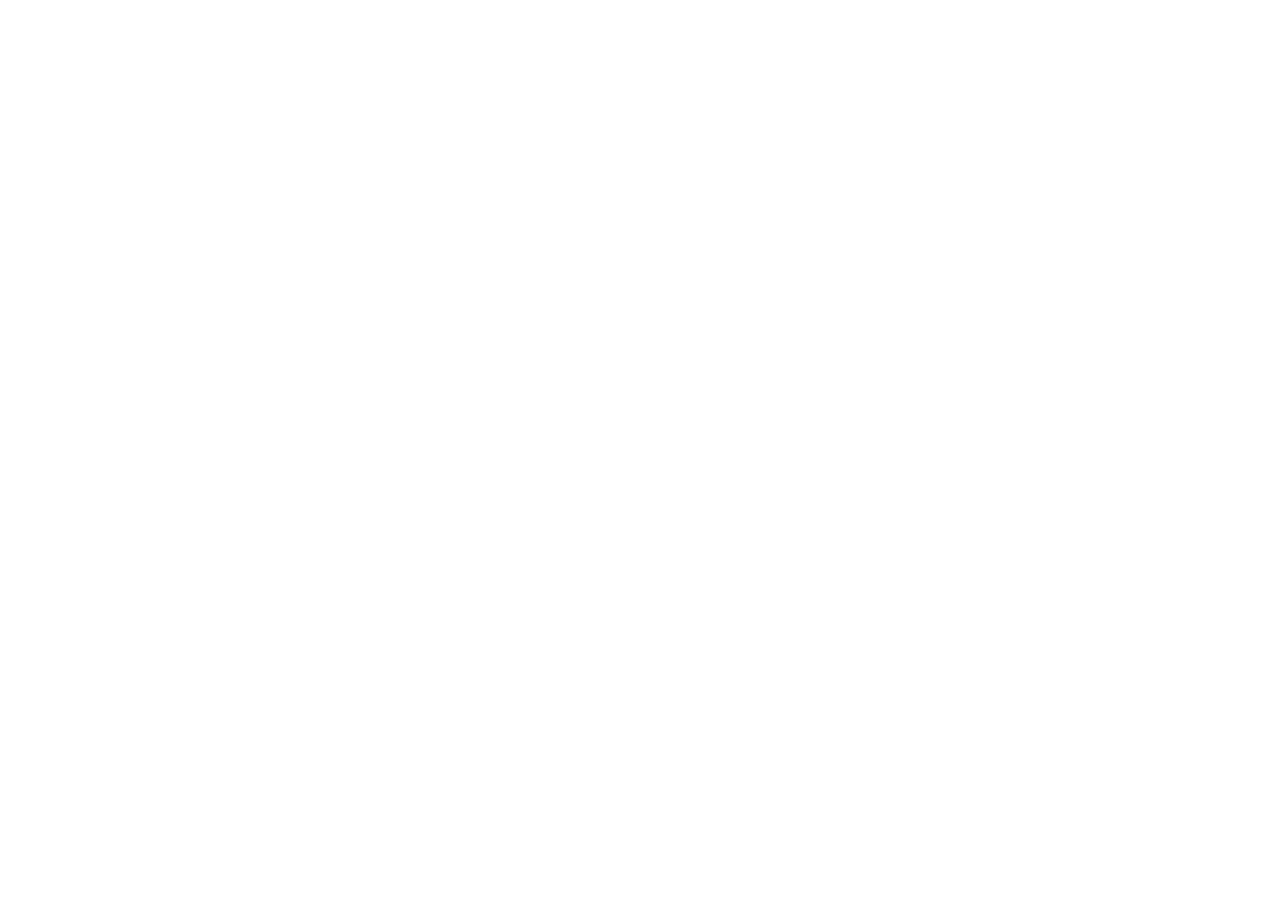
==== index.html @ 492a8fa3 "Create index.html" ====
<!DOCTYPE html>
<html lang="en">
<head>
    <meta charset="UTF-8">
    <meta name="viewport" content="width=device-width, initial-scale=1.0">
    <title>Tevin Richard - Portfolio</title>
    
    <!-- Tailwind CSS -->
    <link href="https://cdnjs.cloudflare.com/ajax/libs/tailwindcss/2.2.19/tailwind.min.css" rel="stylesheet">
    
    <!-- Custom styles -->
    <link href="styles.css" rel="stylesheet">
    
    <!-- React and dependencies -->
    <script crossorigin src="https://cdnjs.cloudflare.com/ajax/libs/react/18.2.0/umd/react.production.min.js"></script>
    <script crossorigin src="https://cdnjs.cloudflare.com/ajax/libs/react-dom/18.2.0/umd/react-dom.production.min.js"></script>
    <script crossorigin src="https://cdnjs.cloudflare.com/ajax/libs/babel-standalone/7.23.5/babel.min.js"></script>
    
    <!-- Lucide Icons -->
    <script src="https://cdnjs.cloudflare.com/ajax/libs/lucide/0.263.1/umd/lucide.min.js"></script>
</head>
<body>
    <div id="root"></div>
    <script type="text/babel" src="app.js"></script>
</body>
</html>
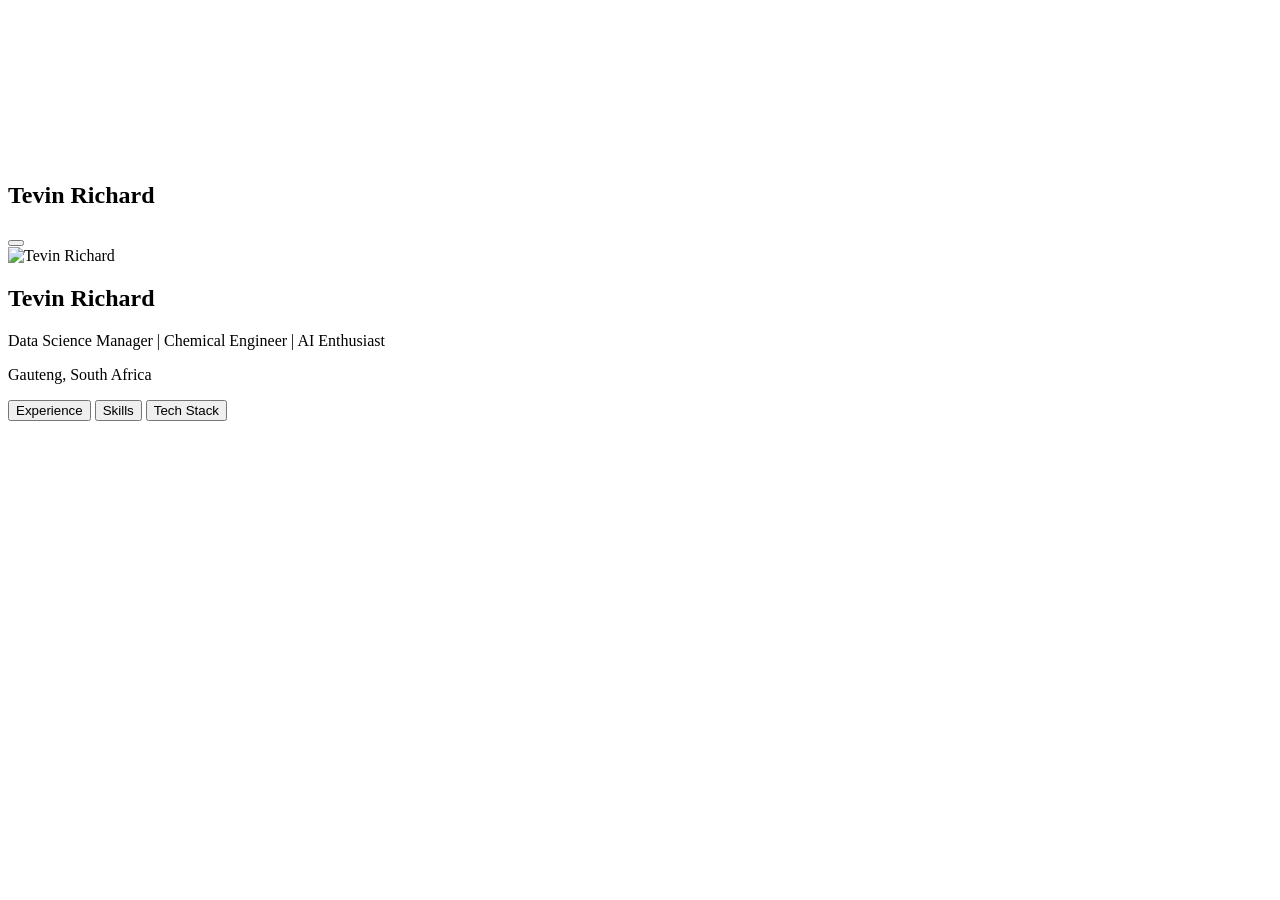
==== commit 098546e1: "Update index.html" ====
--- a/index.html
+++ b/index.html
@@ -3,24 +3,51 @@
 <head>
     <meta charset="UTF-8">
     <meta name="viewport" content="width=device-width, initial-scale=1.0">
-    <title>Tevin Richard - Portfolio</title>
-    
-    <!-- Tailwind CSS -->
-    <link href="https://cdnjs.cloudflare.com/ajax/libs/tailwindcss/2.2.19/tailwind.min.css" rel="stylesheet">
-    
-    <!-- Custom styles -->
-    <link href="styles.css" rel="stylesheet">
-    
-    <!-- React and dependencies -->
-    <script crossorigin src="https://cdnjs.cloudflare.com/ajax/libs/react/18.2.0/umd/react.production.min.js"></script>
-    <script crossorigin src="https://cdnjs.cloudflare.com/ajax/libs/react-dom/18.2.0/umd/react-dom.production.min.js"></script>
-    <script crossorigin src="https://cdnjs.cloudflare.com/ajax/libs/babel-standalone/7.23.5/babel.min.js"></script>
-    
-    <!-- Lucide Icons -->
-    <script src="https://cdnjs.cloudflare.com/ajax/libs/lucide/0.263.1/umd/lucide.min.js"></script>
+    <title>Tevin Richard - Resume</title>
+    <link rel="stylesheet" href="style.css">
+    <link href="https://cdn.jsdelivr.net/npm/lucide-react@latest/dist/style.css" rel="stylesheet" />
+    <script src="https://unpkg.com/lucide@latest/dist/umd/lucide.umd.js"></script>
 </head>
-<body>
-    <div id="root"></div>
-    <script type="text/babel" src="app.js"></script>
+<body class="dark-mode">
+    <canvas id="network-canvas"></canvas>
+    <nav>
+        <h1>Tevin Richard</h1>
+        <div>
+            <button id="dark-mode-toggle">
+                <i data-lucide="sun"></i>
+            </button>
+            <a href="mailto:tevinric@gmail.com"><i data-lucide="mail"></i></a>
+            <a href="#"><i data-lucide="github"></i></a>
+            <a href="#"><i data-lucide="linkedin"></i></a>
+        </div>
+    </nav>
+    <main>
+        <section>
+            <div class="card">
+                <div class="card-content">
+                    <div class="profile-info">
+                        <img src="assets/placeholder.png" alt="Tevin Richard">
+                        <div>
+                            <h2>Tevin Richard</h2>
+                            <p>Data Science Manager | Chemical Engineer | AI Enthusiast</p>
+                            <p><i data-lucide="map-pin"></i> Gauteng, South Africa</p>
+                        </div>
+                    </div>
+                </div>
+            </div>
+        </section>
+        <div class="tabs">
+            <div class="tabs-list">
+                <button class="tab-trigger active" data-tab="experience">Experience</button>
+                <button class="tab-trigger" data-tab="skills">Skills</button>
+                <button class="tab-trigger" data-tab="tech">Tech Stack</button>
+            </div>
+            <div class="tab-content active" id="experience">
+                </div>
+            <div class="tab-content" id="skills"></div>
+            <div class="tab-content" id="tech"></div>
+        </div>
+    </main>
+    <script src="script.js"></script>
 </body>
 </html>
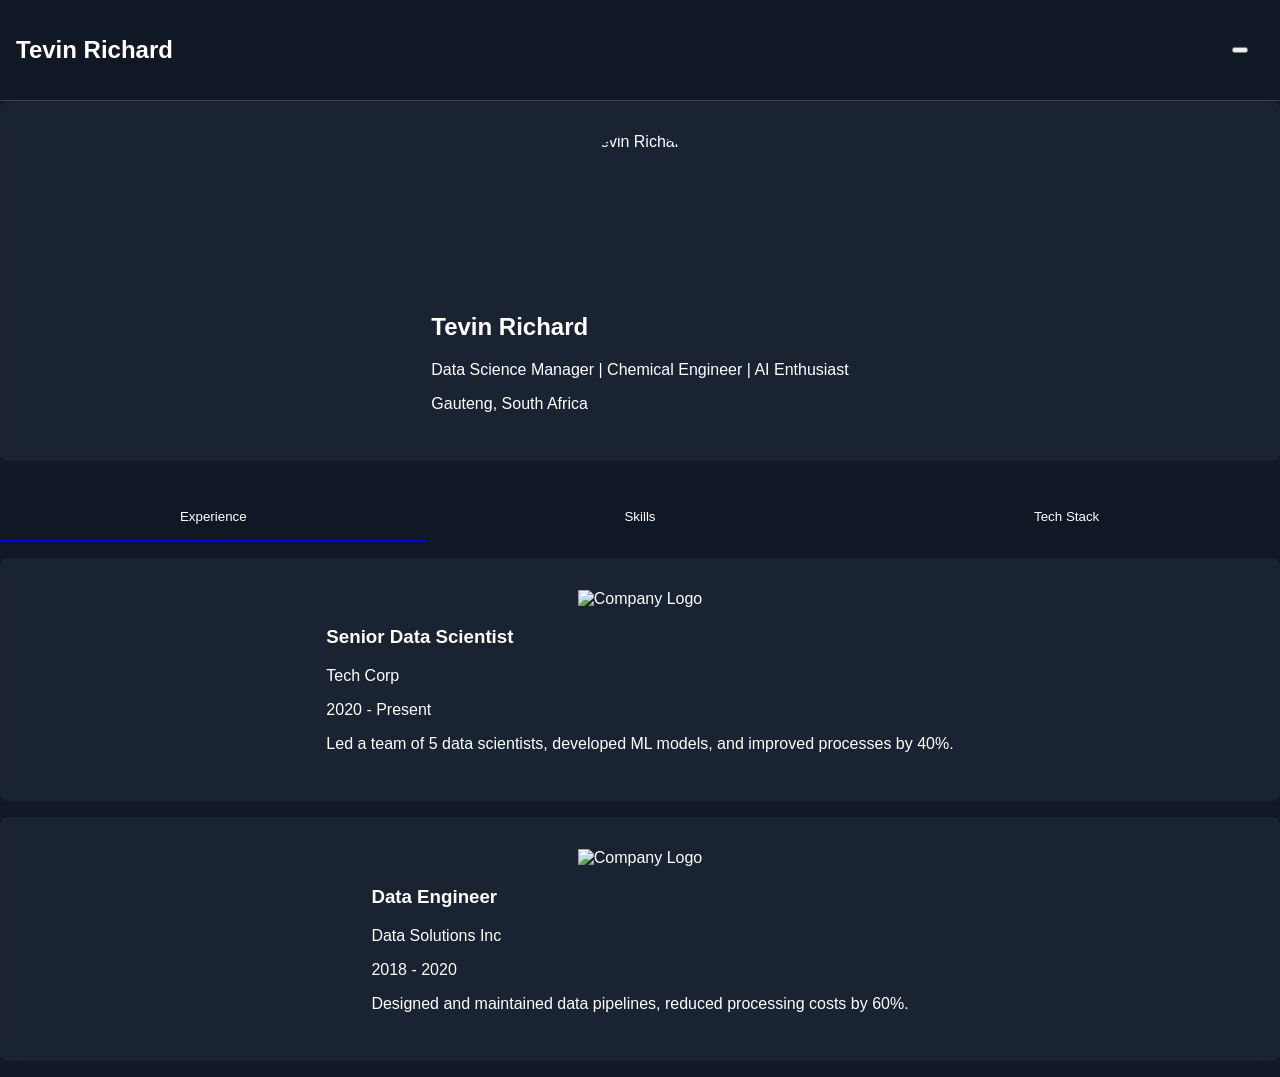
==== commit 17766473: "Update index.html" ====
--- a/index.html
+++ b/index.html
@@ -1,5 +1,6 @@
 <!DOCTYPE html>
 <html lang="en">
+
 <head>
     <meta charset="UTF-8">
     <meta name="viewport" content="width=device-width, initial-scale=1.0">
@@ -8,6 +9,7 @@
     <link href="https://cdn.jsdelivr.net/npm/lucide-react@latest/dist/style.css" rel="stylesheet" />
     <script src="https://unpkg.com/lucide@latest/dist/umd/lucide.umd.js"></script>
 </head>
+
 <body class="dark-mode">
     <canvas id="network-canvas"></canvas>
     <nav>
@@ -22,32 +24,96 @@
         </div>
     </nav>
     <main>
-        <section>
+        <section class="intro">
             <div class="card">
-                <div class="card-content">
-                    <div class="profile-info">
-                        <img src="assets/placeholder.png" alt="Tevin Richard">
-                        <div>
-                            <h2>Tevin Richard</h2>
-                            <p>Data Science Manager | Chemical Engineer | AI Enthusiast</p>
-                            <p><i data-lucide="map-pin"></i> Gauteng, South Africa</p>
-                        </div>
+                <div class="card-content profile-info">
+                    <img src="assets/placeholder.png" alt="Tevin Richard">
+                    <div>
+                        <h2>Tevin Richard</h2>
+                        <p>Data Science Manager | Chemical Engineer | AI Enthusiast</p>
+                        <p><i data-lucide="map-pin"></i> Gauteng, South Africa</p>
                     </div>
                 </div>
             </div>
         </section>
+
         <div class="tabs">
             <div class="tabs-list">
                 <button class="tab-trigger active" data-tab="experience">Experience</button>
                 <button class="tab-trigger" data-tab="skills">Skills</button>
                 <button class="tab-trigger" data-tab="tech">Tech Stack</button>
             </div>
+
             <div class="tab-content active" id="experience">
+                <div class="card">
+                    <div class="card-content experience-item">
+                        <img src="assets/placeholder.png" alt="Company Logo" class="company-logo">
+                        <div>
+                            <h3>Senior Data Scientist</h3>
+                            <p class="company-name">Tech Corp</p>
+                            <p class="date">2020 - Present</p>
+                            <p>Led a team of 5 data scientists, developed ML models, and improved processes by 40%.</p>
+                        </div>
+                    </div>
                 </div>
-            <div class="tab-content" id="skills"></div>
-            <div class="tab-content" id="tech"></div>
+                <div class="card">
+                    <div class="card-content experience-item">
+                        <img src="assets/placeholder.png" alt="Company Logo" class="company-logo">
+                        <div>
+                            <h3>Data Engineer</h3>
+                            <p class="company-name">Data Solutions Inc</p>
+                            <p class="date">2018 - 2020</p>
+                            <p>Designed and maintained data pipelines, reduced processing costs by 60%.</p>
+                        </div>
+                    </div>
+                </div>
+            </div>
+
+            <div class="tab-content" id="skills">
+                <div class="skills-grid">
+                    <div class="skill-card">
+                        <i data-lucide="brain-circuit"></i>
+                        <h4>Machine Learning</h4>
+                        <div class="proficiency">
+                            <div class="proficiency-bar" style="width: 100%;"></div>
+                        </div>
+                        <p class="skill-description">Advanced model development and deployment.</p>
+                    </div>
+                    <div class="skill-card">
+                        <i data-lucide="code-2"></i>
+                        <h4>Python</h4>
+                        <div class="proficiency">
+                            <div class="proficiency-bar" style="width: 100%;"></div>
+                        </div>
+                        <p class="skill-description">Expert level, 8+ years experience.</p>
+                    </div>
+                    <div class="skill-card">
+                        <i data-lucide="database"></i>
+                        <h4>SQL</h4>
+                        <div class="proficiency">
+                            <div class="proficiency-bar" style="width: 100%;"></div>
+                        </div>
+                        <p class="skill-description">Complex queries and database design.</p>
+                    </div>
+                </div>
+            </div>
+
+            <div class="tab-content" id="tech">
+                <div class="tech-grid">
+                    <div class="tech-card">
+                        <img src="assets/placeholder.png" alt="Python Logo" class="tech-logo">
+                        <span>Python</span>
+                    </div>
+                    <div class="tech-card">
+                        <img src="assets/placeholder.png" alt="TensorFlow Logo" class="tech-logo">
+                        <span>TensorFlow</span>
+                    </div>
+                </div>
+            </div>
+
         </div>
     </main>
     <script src="script.js"></script>
 </body>
+
 </html>
--- a/style.css
+++ b/style.css
@@ -0,0 +1,114 @@
+/* Basic styling to mimic the React version */
+body {
+    font-family: sans-serif;
+    margin: 0;
+    background-color: #111827; /* Dark mode default */
+    color: white;
+    transition: background-color 0.3s, color 0.3s;
+}
+
+body.light-mode {
+    background-color: #f4f4f4;
+    color: #111827;
+}
+
+nav {
+    display: flex;
+    justify-content: space-between;
+    align-items: center;
+    padding: 1rem;
+    border-bottom: 1px solid #374151;
+    background-color: rgba(17, 24, 39, 0.5);
+    backdrop-filter: blur(8px);
+    position: sticky;
+    top: 0;
+    width: 100%;
+    z-index: 50;
+}
+
+nav h1 {
+    font-size: 1.5rem;
+    font-weight: bold;
+}
+
+nav div {
+    display: flex;
+    gap: 1rem;
+}
+
+.card {
+    background-color: rgba(31, 41, 55, 0.7);
+    backdrop-filter: blur(8px);
+    padding: 2rem;
+    border-radius: 8px;
+    margin-bottom: 1rem;
+    transition: all 0.3s ease;
+}
+
+.card:hover {
+    transform: translateY(-5px);
+    box-shadow: 0 20px 40px rgba(0,0,0,0.2);
+    z-index: 1;
+}
+
+.card-content {
+    display: flex;
+    flex-direction: column;
+    align-items: center;
+}
+
+.profile-info {
+    display: flex;
+    gap: 2rem;
+    align-items: center;
+}
+
+.profile-info img {
+    width: 8rem;
+    height: 8rem;
+    border-radius: 50%;
+    object-fit: cover;
+}
+
+.tabs {
+    margin-top: 2rem;
+}
+
+.tabs-list {
+    display: grid;
+    grid-template-columns: repeat(3, 1fr);
+    background-color: rgba(17, 24, 39, 0.5);
+    backdrop-filter: blur(8px);
+}
+
+.tab-trigger {
+    padding: 1rem;
+    border: none;
+    background: transparent;
+    color: white;
+    cursor: pointer;
+    border-bottom: 2px solid transparent;
+}
+
+.tab-trigger.active {
+    border-bottom-color: blue;
+}
+
+.tab-content {
+    display: none;
+    margin-top: 1rem;
+}
+
+.tab-content.active {
+    display: block;
+}
+#network-canvas {
+    position: fixed;
+    top: 0;
+    left: 0;
+    width: 100%;
+    height: 100%;
+    z-index: 0;
+    pointer-events: none;
+}
+/* Add more styles as needed */
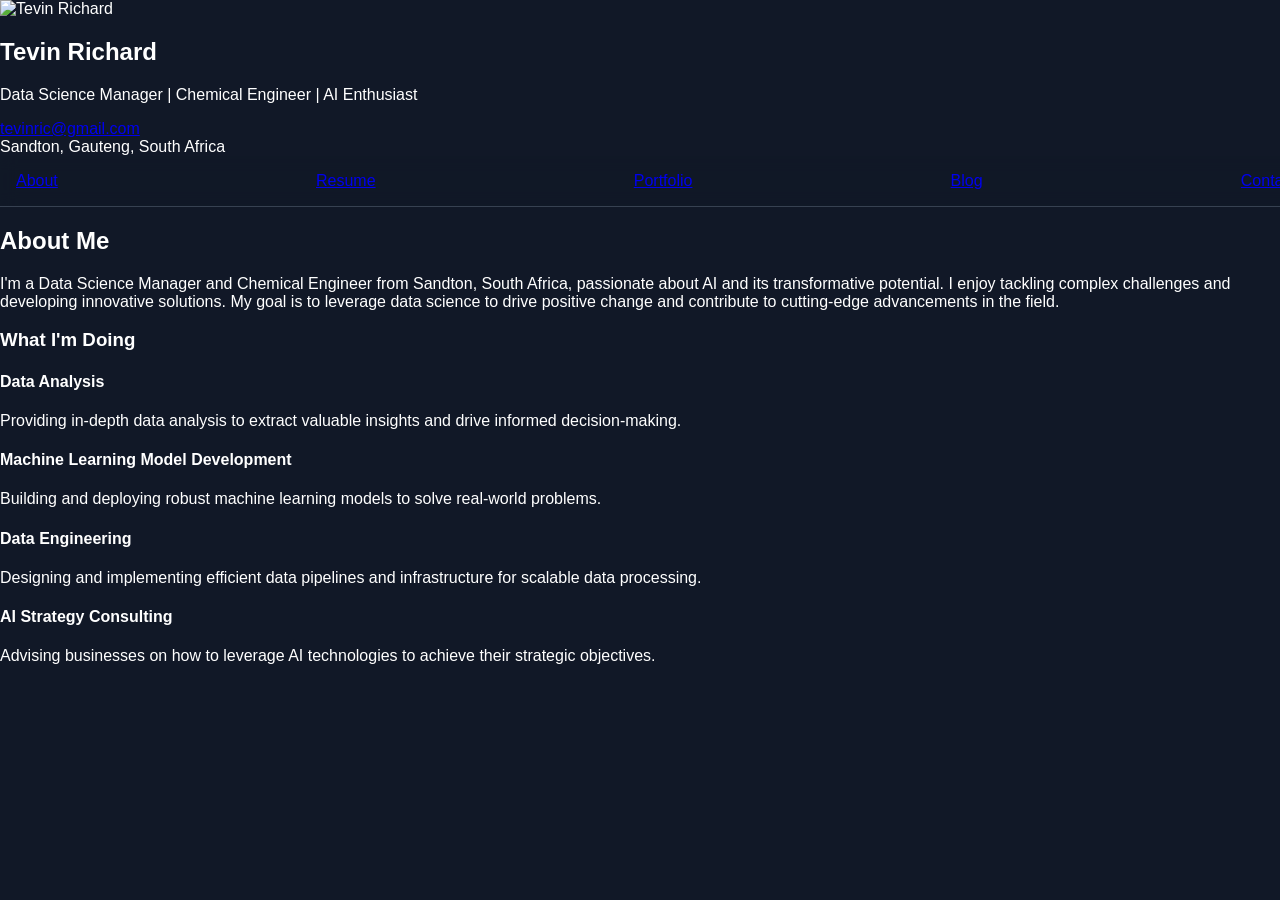
==== commit ac369fc5: "Update index.html" ====
--- a/index.html
+++ b/index.html
@@ -12,106 +12,63 @@
 
 <body class="dark-mode">
     <canvas id="network-canvas"></canvas>
-    <nav>
-        <h1>Tevin Richard</h1>
-        <div>
-            <button id="dark-mode-toggle">
-                <i data-lucide="sun"></i>
-            </button>
-            <a href="mailto:tevinric@gmail.com"><i data-lucide="mail"></i></a>
-            <a href="#"><i data-lucide="github"></i></a>
-            <a href="#"><i data-lucide="linkedin"></i></a>
-        </div>
-    </nav>
-    <main>
-        <section class="intro">
-            <div class="card">
-                <div class="card-content profile-info">
-                    <img src="assets/placeholder.png" alt="Tevin Richard">
-                    <div>
-                        <h2>Tevin Richard</h2>
-                        <p>Data Science Manager | Chemical Engineer | AI Enthusiast</p>
-                        <p><i data-lucide="map-pin"></i> Gauteng, South Africa</p>
+    <main class="content-wrapper">
+        <aside class="sidebar">
+            <div class="profile-card">
+                <img src="assets/profile.jpg" alt="Tevin Richard">
+                <h2>Tevin Richard</h2>
+                <p>Data Science Manager | Chemical Engineer | AI Enthusiast</p>
+                <div class="contact-info">
+                    <div class="contact-item">
+                        <i data-lucide="mail"></i>
+                        <a href="mailto:tevinric@gmail.com">tevinric@gmail.com</a>
+                    </div>
+                    <div class="contact-item">
+                        <i data-lucide="map-pin"></i>
+                        <span>Sandton, Gauteng, South Africa</span>
+                    </div>
+                </div>
+            </div>
+        </aside>
+        <section class="main-content">
+            <nav class="main-nav">
+                <a href="#" class="nav-link active">About</a>
+                <a href="#" class="nav-link">Resume</a>
+                <a href="#" class="nav-link">Portfolio</a>
+                <a href="#" class="nav-link">Blog</a>
+                <a href="#" class="nav-link">Contact</a>
+            </nav>
+
+            <div class="about-section">
+                <h2>About Me</h2>
+                <p>I'm a Data Science Manager and Chemical Engineer from Sandton, South Africa, passionate about AI and its transformative potential. I enjoy tackling complex challenges and developing innovative solutions. My goal is to leverage data science to drive positive change and contribute to cutting-edge advancements in the field.</p>
+                <div class="what-im-doing">
+                    <h3>What I'm Doing</h3>
+                    <div class="services-grid">
+                      <div class="service-card">
+                        <i data-lucide="code"></i>
+                        <h4>Data Analysis</h4>
+                        <p>Providing in-depth data analysis to extract valuable insights and drive informed decision-making.</p>
+                      </div>
+                        <div class="service-card">
+                            <i data-lucide="bar-chart-3"></i>
+                            <h4>Machine Learning Model Development</h4>
+                            <p>Building and deploying robust machine learning models to solve real-world problems.</p>
+                        </div>
+                        <div class="service-card">
+                            <i data-lucide="database"></i>
+                            <h4>Data Engineering</h4>
+                            <p>Designing and implementing efficient data pipelines and infrastructure for scalable data processing.</p>
+                        </div>
+                        <div class="service-card">
+                            <i data-lucide="trending-up"></i>
+                            <h4>AI Strategy Consulting</h4>
+                            <p>Advising businesses on how to leverage AI technologies to achieve their strategic objectives.</p>
+                        </div>
                     </div>
                 </div>
             </div>
         </section>
-
-        <div class="tabs">
-            <div class="tabs-list">
-                <button class="tab-trigger active" data-tab="experience">Experience</button>
-                <button class="tab-trigger" data-tab="skills">Skills</button>
-                <button class="tab-trigger" data-tab="tech">Tech Stack</button>
-            </div>
-
-            <div class="tab-content active" id="experience">
-                <div class="card">
-                    <div class="card-content experience-item">
-                        <img src="assets/placeholder.png" alt="Company Logo" class="company-logo">
-                        <div>
-                            <h3>Senior Data Scientist</h3>
-                            <p class="company-name">Tech Corp</p>
-                            <p class="date">2020 - Present</p>
-                            <p>Led a team of 5 data scientists, developed ML models, and improved processes by 40%.</p>
-                        </div>
-                    </div>
-                </div>
-                <div class="card">
-                    <div class="card-content experience-item">
-                        <img src="assets/placeholder.png" alt="Company Logo" class="company-logo">
-                        <div>
-                            <h3>Data Engineer</h3>
-                            <p class="company-name">Data Solutions Inc</p>
-                            <p class="date">2018 - 2020</p>
-                            <p>Designed and maintained data pipelines, reduced processing costs by 60%.</p>
-                        </div>
-                    </div>
-                </div>
-            </div>
-
-            <div class="tab-content" id="skills">
-                <div class="skills-grid">
-                    <div class="skill-card">
-                        <i data-lucide="brain-circuit"></i>
-                        <h4>Machine Learning</h4>
-                        <div class="proficiency">
-                            <div class="proficiency-bar" style="width: 100%;"></div>
-                        </div>
-                        <p class="skill-description">Advanced model development and deployment.</p>
-                    </div>
-                    <div class="skill-card">
-                        <i data-lucide="code-2"></i>
-                        <h4>Python</h4>
-                        <div class="proficiency">
-                            <div class="proficiency-bar" style="width: 100%;"></div>
-                        </div>
-                        <p class="skill-description">Expert level, 8+ years experience.</p>
-                    </div>
-                    <div class="skill-card">
-                        <i data-lucide="database"></i>
-                        <h4>SQL</h4>
-                        <div class="proficiency">
-                            <div class="proficiency-bar" style="width: 100%;"></div>
-                        </div>
-                        <p class="skill-description">Complex queries and database design.</p>
-                    </div>
-                </div>
-            </div>
-
-            <div class="tab-content" id="tech">
-                <div class="tech-grid">
-                    <div class="tech-card">
-                        <img src="assets/placeholder.png" alt="Python Logo" class="tech-logo">
-                        <span>Python</span>
-                    </div>
-                    <div class="tech-card">
-                        <img src="assets/placeholder.png" alt="TensorFlow Logo" class="tech-logo">
-                        <span>TensorFlow</span>
-                    </div>
-                </div>
-            </div>
-
-        </div>
     </main>
     <script src="script.js"></script>
 </body>
--- a/style.css
+++ b/style.css
@@ -1,8 +1,7 @@
-/* Basic styling to mimic the React version */
 body {
     font-family: sans-serif;
     margin: 0;
-    background-color: #111827; /* Dark mode default */
+    background-color: #111827;
     color: white;
     transition: background-color 0.3s, color 0.3s;
 }
@@ -47,7 +46,7 @@
 
 .card:hover {
     transform: translateY(-5px);
-    box-shadow: 0 20px 40px rgba(0,0,0,0.2);
+    box-shadow: 0 20px 40px rgba(0, 0, 0, 0.2);
     z-index: 1;
 }
 
@@ -102,6 +101,7 @@
 .tab-content.active {
     display: block;
 }
+
 #network-canvas {
     position: fixed;
     top: 0;
@@ -111,4 +111,22 @@
     z-index: 0;
     pointer-events: none;
 }
-/* Add more styles as needed */
+
+/* Enhanced Styles */
+.intro {
+    margin-bottom: 2rem;
+}
+
+.profile-info {
+    flex-direction: column;
+    text-align: center;
+}
+
+@media (min-width: 768px) {
+    .profile-info {
+        flex-direction: row;
+        text-align: left;
+    }
+}
+
+.company-logo
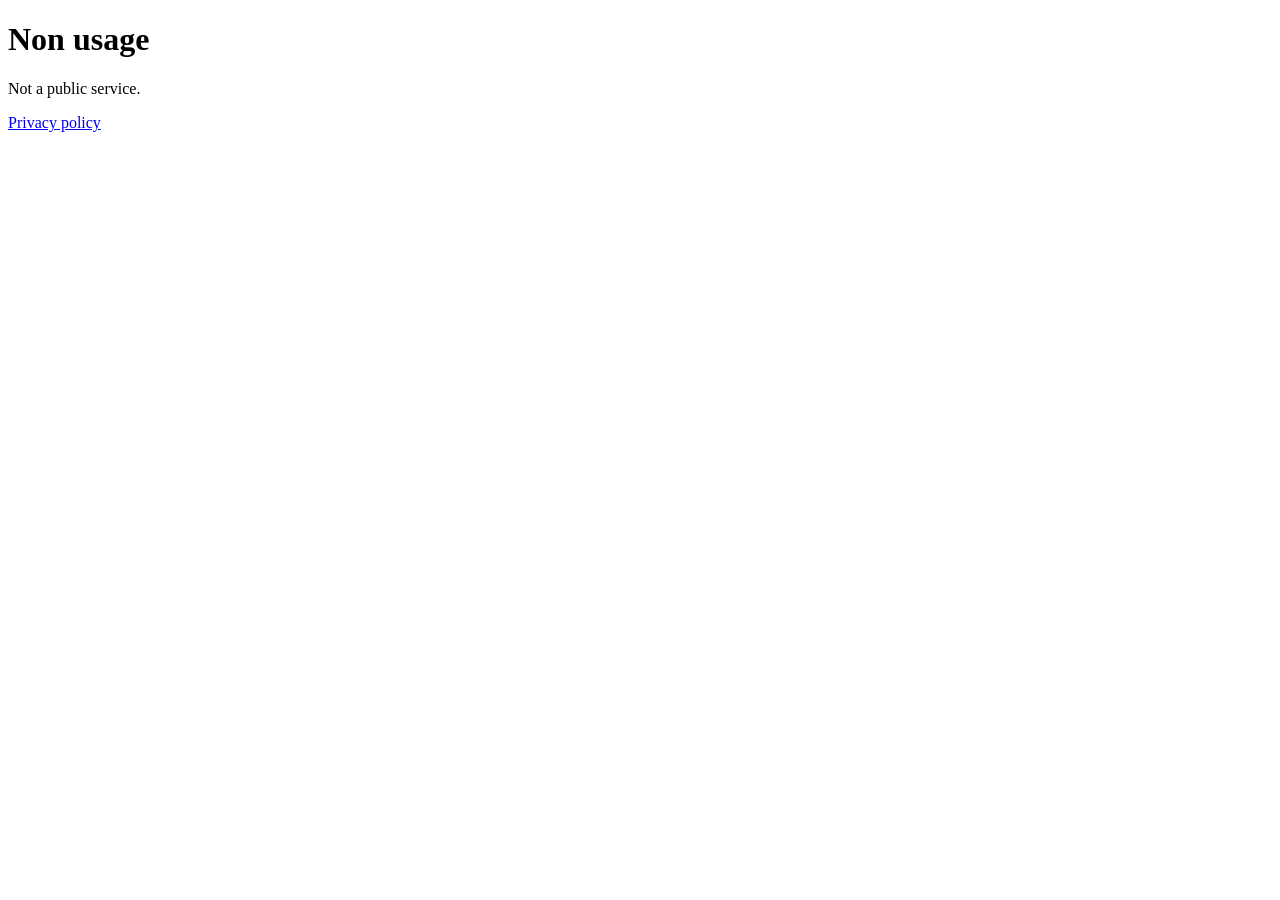
==== commit d5a5c683: "Add initial index.html file with basic structure" ====
--- a/index.html
+++ b/index.html
@@ -1,76 +1,12 @@
-<!DOCTYPE html>
+<!doctype html>
 <html lang="en">
-
 <head>
-    <meta charset="UTF-8">
-    <meta name="viewport" content="width=device-width, initial-scale=1.0">
-    <title>Tevin Richard - Resume</title>
-    <link rel="stylesheet" href="style.css">
-    <link href="https://cdn.jsdelivr.net/npm/lucide-react@latest/dist/style.css" rel="stylesheet" />
-    <script src="https://unpkg.com/lucide@latest/dist/umd/lucide.umd.js"></script>
+<meta charset="utf-8">
+<title>Non usage</title>
 </head>
-
-<body class="dark-mode">
-    <canvas id="network-canvas"></canvas>
-    <main class="content-wrapper">
-        <aside class="sidebar">
-            <div class="profile-card">
-                <img src="assets/profile.jpg" alt="Tevin Richard">
-                <h2>Tevin Richard</h2>
-                <p>Data Science Manager | Chemical Engineer | AI Enthusiast</p>
-                <div class="contact-info">
-                    <div class="contact-item">
-                        <i data-lucide="mail"></i>
-                        <a href="mailto:tevinric@gmail.com">tevinric@gmail.com</a>
-                    </div>
-                    <div class="contact-item">
-                        <i data-lucide="map-pin"></i>
-                        <span>Sandton, Gauteng, South Africa</span>
-                    </div>
-                </div>
-            </div>
-        </aside>
-        <section class="main-content">
-            <nav class="main-nav">
-                <a href="#" class="nav-link active">About</a>
-                <a href="#" class="nav-link">Resume</a>
-                <a href="#" class="nav-link">Portfolio</a>
-                <a href="#" class="nav-link">Blog</a>
-                <a href="#" class="nav-link">Contact</a>
-            </nav>
-
-            <div class="about-section">
-                <h2>About Me</h2>
-                <p>I'm a Data Science Manager and Chemical Engineer from Sandton, South Africa, passionate about AI and its transformative potential. I enjoy tackling complex challenges and developing innovative solutions. My goal is to leverage data science to drive positive change and contribute to cutting-edge advancements in the field.</p>
-                <div class="what-im-doing">
-                    <h3>What I'm Doing</h3>
-                    <div class="services-grid">
-                      <div class="service-card">
-                        <i data-lucide="code"></i>
-                        <h4>Data Analysis</h4>
-                        <p>Providing in-depth data analysis to extract valuable insights and drive informed decision-making.</p>
-                      </div>
-                        <div class="service-card">
-                            <i data-lucide="bar-chart-3"></i>
-                            <h4>Machine Learning Model Development</h4>
-                            <p>Building and deploying robust machine learning models to solve real-world problems.</p>
-                        </div>
-                        <div class="service-card">
-                            <i data-lucide="database"></i>
-                            <h4>Data Engineering</h4>
-                            <p>Designing and implementing efficient data pipelines and infrastructure for scalable data processing.</p>
-                        </div>
-                        <div class="service-card">
-                            <i data-lucide="trending-up"></i>
-                            <h4>AI Strategy Consulting</h4>
-                            <p>Advising businesses on how to leverage AI technologies to achieve their strategic objectives.</p>
-                        </div>
-                    </div>
-                </div>
-            </div>
-        </section>
-    </main>
-    <script src="script.js"></script>
+<body>
+<h1>Non usage</h1>
+<p> Not a public service.</p>
+<p><a href="privacy.html">Privacy policy</a></p>
 </body>
-
 </html>
